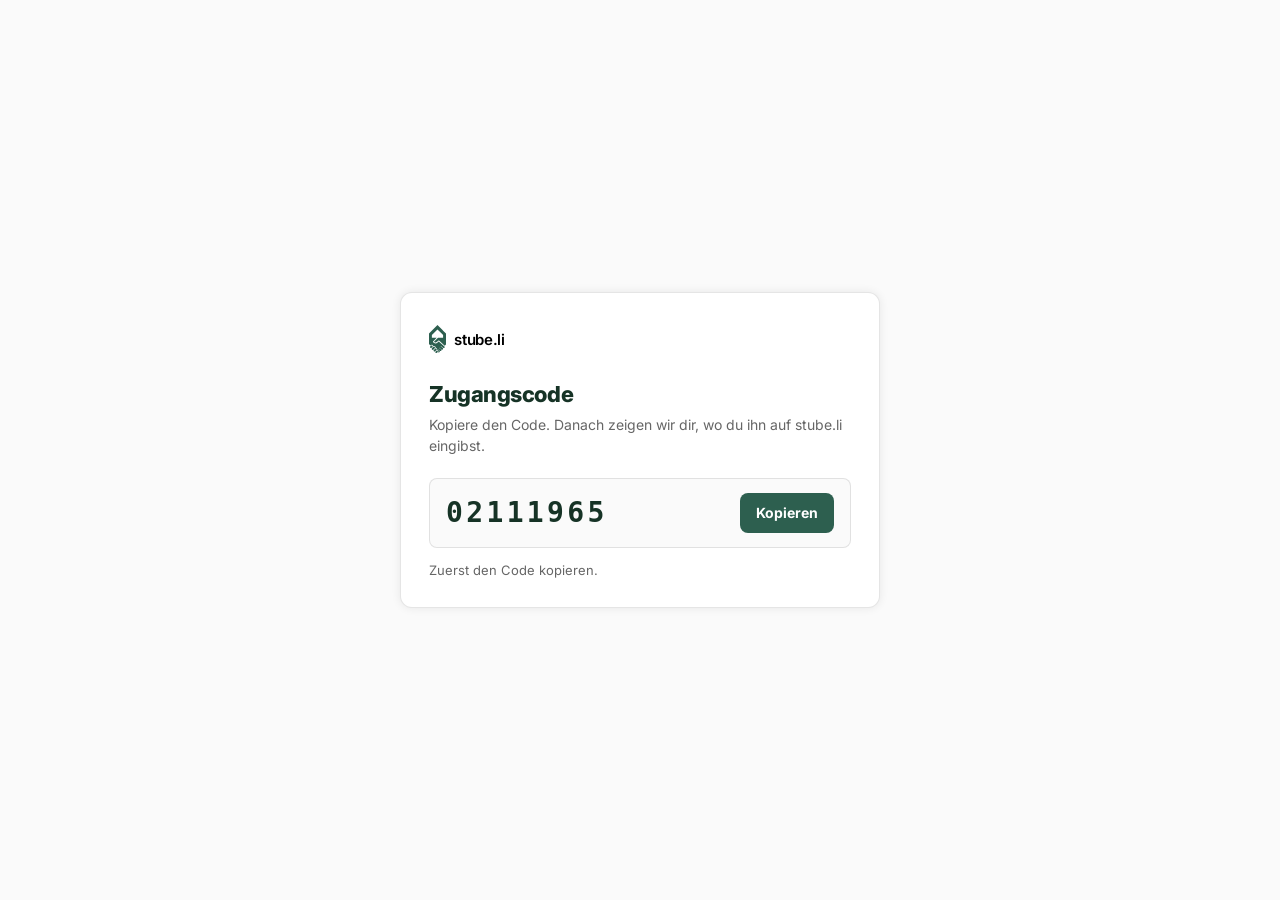
==== redirect/index.html @ ba514fb1 "Start redirect countdown only after copy The access-code page waits for Kopieren, then shows a stube" ====
<!DOCTYPE html>
<html lang="de">
<head>
  <meta charset="utf-8" />
  <meta name="viewport" content="width=device-width, initial-scale=1" />
  <title>Zugangscode · stube.li</title>
  <link rel="icon" type="image/svg+xml" href="/assets/stube-li-logo.svg" />
  <link rel="icon" href="/favicon.ico" sizes="any" />
  <link rel="icon" type="image/png" href="/assets/favicon-32x32.png" sizes="32x32" />
  <link rel="apple-touch-icon" href="/assets/apple-touch-icon.png" />
  <link rel="preconnect" href="https://fonts.googleapis.com" />
  <link rel="preconnect" href="https://fonts.gstatic.com" crossorigin />
  <link href="https://fonts.googleapis.com/css2?family=Inter:wght@400;500;600;700;800;900&amp;family=IBM+Plex+Mono:wght@600&amp;display=swap" rel="stylesheet" />
  <style>
    *, *::before, *::after { box-sizing: border-box; }
    html, body { margin: 0; padding: 0; }
    body {
      min-height: 100dvh;
      display: flex;
      align-items: center;
      justify-content: center;
      padding: 24px;
      font-family: "Inter", system-ui, -apple-system, BlinkMacSystemFont, "Segoe UI", sans-serif;
      -webkit-font-smoothing: antialiased;
      background: #fafafa;
      color: #000;
    }
    .card {
      width: 100%;
      max-width: 480px;
      background: #fff;
      border: 1px solid rgba(0, 0, 0, 0.1);
      border-radius: 12px;
      padding: 32px 28px 28px;
      box-shadow: 0 0 10px rgba(0, 0, 0, 0.08);
    }
    .brand {
      display: flex;
      align-items: center;
      gap: 8px;
      margin-bottom: 28px;
      text-decoration: none;
      color: inherit;
    }
    .brand img { height: 28px; width: auto; display: block; }
    .brand span { font-size: 15px; font-weight: 600; letter-spacing: -0.02em; }
    h1 {
      margin: 0 0 8px;
      font-size: 22px;
      font-weight: 800;
      letter-spacing: -0.02em;
      color: #163326;
    }
    .lead {
      margin: 0 0 22px;
      font-size: 14px;
      line-height: 1.45;
      color: #666;
    }
    .code-box {
      display: flex;
      align-items: center;
      justify-content: space-between;
      gap: 12px;
      padding: 14px 16px;
      border: 1px solid rgba(0, 0, 0, 0.1);
      border-radius: 8px;
      background: #fafafa;
      margin-bottom: 14px;
    }
    .code {
      font-family: ui-monospace, SFMono-Regular, Menlo, Monaco, Consolas, monospace;
      font-size: 28px;
      font-weight: 700;
      letter-spacing: 0.12em;
      font-variant-numeric: tabular-nums;
      color: #163326;
    }
    .copy {
      appearance: none;
      border: 0;
      min-height: 40px;
      padding: 0 16px;
      border-radius: 8px;
      background: #2d5f4f;
      color: #fff;
      font-family: inherit;
      font-size: 14px;
      font-weight: 700;
      cursor: pointer;
      white-space: nowrap;
    }
    .copy:hover { filter: brightness(1.08); }
    .copy.is-done { background: #163326; cursor: default; }
    .status {
      margin: 0;
      font-size: 13px;
      color: #666;
      min-height: 1.3em;
    }

    .hint {
      display: none;
      margin-top: 22px;
    }
    .hint.is-on {
      display: block;
      animation: riseIn 0.45s ease-out;
    }
    .hint-caption {
      margin: 12px 0 0;
      font-size: 14px;
      line-height: 1.45;
      color: #163326;
      font-weight: 600;
    }
    .hint-caption span { color: #2d5f4f; }

    .mock {
      position: relative;
      border: 1px solid rgba(0, 0, 0, 0.1);
      border-radius: 10px;
      overflow: visible;
      background: #fff;
    }
    .mock-header {
      display: flex;
      align-items: center;
      justify-content: space-between;
      gap: 12px;
      padding: 14px 16px;
      border-bottom: 1px solid #e5e7eb;
    }
    .mock-brand {
      display: flex;
      align-items: center;
      gap: 8px;
      min-width: 0;
    }
    .mock-brand img { height: 24px; width: auto; display: block; }
    .mock-brand-text {
      font-size: 18px;
      font-weight: 700;
      letter-spacing: -0.03em;
      color: #163326;
    }
    .mock-brand-text .dot { color: #2d5f4f; }
    .mock-login-wrap {
      position: relative;
      flex-shrink: 0;
    }
    .mock-login {
      position: relative;
      z-index: 2;
      display: inline-flex;
      align-items: center;
      gap: 8px;
      padding: 6px 8px;
      border-radius: 6px;
      font-family: "IBM Plex Mono", ui-monospace, SFMono-Regular, Menlo, monospace;
      font-size: 11px;
      font-weight: 600;
      letter-spacing: 0.08em;
      text-transform: uppercase;
      color: #4b5563;
      background: #fff;
    }
    .pulse {
      position: absolute;
      inset: -7px;
      border-radius: 10px;
      border: 2px solid #2d5f4f;
      z-index: 1;
      animation: pulseRing 1.5s ease-out infinite;
    }
    .arrow {
      position: absolute;
      right: 10px;
      top: calc(100% + 2px);
      width: 86px;
      height: 72px;
      pointer-events: none;
      z-index: 3;
      animation: bounceArrow 0.9s ease-in-out infinite;
    }
    .cursor {
      position: absolute;
      right: -6px;
      top: 22px;
      width: 22px;
      height: 22px;
      z-index: 4;
      pointer-events: none;
      opacity: 0;
      animation: cursorIn 1.15s 0.25s ease-out forwards;
    }
    .mock-body {
      height: 96px;
      background: #fafafa;
      border-radius: 0 0 10px 10px;
    }

    @keyframes riseIn {
      from { opacity: 0; transform: translateY(8px); }
      to { opacity: 1; transform: none; }
    }
    @keyframes pulseRing {
      0% { transform: scale(0.92); opacity: 0.7; }
      70% { transform: scale(1.18); opacity: 0; }
      100% { transform: scale(1.18); opacity: 0; }
    }
    @keyframes bounceArrow {
      0%, 100% { transform: translate(0, 0); }
      50% { transform: translate(5px, -7px); }
    }
    @keyframes cursorIn {
      0% { opacity: 0; transform: translate(-48px, 36px); }
      18% { opacity: 1; }
      72% { transform: translate(0, 0); }
      82% { transform: translate(0, 0) scale(0.88); }
      100% { opacity: 1; transform: translate(0, 0) scale(1); }
    }

    @media (prefers-reduced-motion: reduce) {
      .hint.is-on, .pulse, .arrow, .cursor { animation: none; }
      .hint.is-on { opacity: 1; }
      .cursor { opacity: 1; }
    }
  </style>
</head>
<body>
  <main class="card">
    <a class="brand" href="/">
      <img src="/assets/stube-li-logo.svg" alt="" />
      <span>stube.li</span>
    </a>
    <h1>Zugangscode</h1>
    <p class="lead">Kopiere den Code. Danach zeigen wir dir, wo du ihn auf stube.li eingibst.</p>
    <div class="code-box">
      <span class="code" id="code">02111965</span>
      <button class="copy" type="button" id="copy">Kopieren</button>
    </div>
    <p class="status" id="status">Zuerst den Code kopieren.</p>

    <div class="hint" id="hint">
      <div class="mock" aria-hidden="true">
        <div class="mock-header">
          <div class="mock-brand">
            <img src="/assets/stube-li-logo.svg" alt="" />
            <span class="mock-brand-text">stube<span class="dot">.</span></span>
          </div>
          <div class="mock-login-wrap">
            <span class="pulse"></span>
            <div class="mock-login">
              <svg viewBox="0 0 24 24" width="14" height="14" fill="none" stroke="currentColor" stroke-width="2" stroke-linecap="round" stroke-linejoin="round" aria-hidden="true">
                <path d="M2.586 17.414A2 2 0 0 0 2 18.828V21a1 1 0 0 0 1 1h3a1 1 0 0 0 1-1v-1a1 1 0 0 1 1-1h1a1 1 0 0 0 1-1v-1a1 1 0 0 1 1-1h.172a2 2 0 0 0 1.414-.586l.814-.814a6.5 6.5 0 1 0-4-4z" />
                <circle cx="16.5" cy="7.5" r=".5" fill="currentColor" />
              </svg>
              Login mit Passwort
            </div>
            <svg class="cursor" viewBox="0 0 24 24" aria-hidden="true">
              <path d="M4 2.5 19 14.2l-6.1.4 3.4 7.4-2.6 1.2-3.5-7.5L4 19.8Z" fill="#111" stroke="#fff" stroke-width="1.2" stroke-linejoin="round" />
            </svg>
            <svg class="arrow" viewBox="0 0 86 72" fill="none" aria-hidden="true">
              <path d="M16 64c16-1 38-10 54-40" stroke="#2d5f4f" stroke-width="2.5" stroke-linecap="round" />
              <path d="M54 32l18-10-2-16" stroke="#2d5f4f" stroke-width="2.5" stroke-linecap="round" stroke-linejoin="round" />
            </svg>
          </div>
        </div>
        <div class="mock-body"></div>
      </div>
      <p class="hint-caption">Oben rechts auf stube.li: <span>Login mit Passwort</span></p>
    </div>
  </main>
  <script>
    const CODE = "02111965";
    const DEST = "https://www.stube.li/";
    const DELAY = 6;
    const copyBtn = document.getElementById("copy");
    const statusEl = document.getElementById("status");
    const hintEl = document.getElementById("hint");
    let remaining = DELAY;
    let timer;

    async function copyCode() {
      try {
        await navigator.clipboard.writeText(CODE);
        return true;
      } catch {
        try {
          const field = document.createElement("textarea");
          field.value = CODE;
          field.setAttribute("readonly", "");
          field.style.position = "fixed";
          field.style.left = "-9999px";
          document.body.appendChild(field);
          field.select();
          const ok = document.execCommand("copy");
          field.remove();
          return ok;
        } catch {
          return false;
        }
      }
    }

    function go() {
      window.location.href = DEST;
    }

    function startCountdown() {
      remaining = DELAY;
      statusEl.innerHTML = "Weiter zu stube.li in <span id=\"secs\">" + remaining + "</span>s…";
      const secsEl = document.getElementById("secs");
      timer = setInterval(() => {
        remaining -= 1;
        if (remaining <= 0) {
          clearInterval(timer);
          go();
          return;
        }
        secsEl.textContent = String(remaining);
      }, 1000);
    }

    copyBtn.addEventListener("click", async () => {
      if (copyBtn.classList.contains("is-done")) return;
      const ok = await copyCode();
      if (!ok) {
        statusEl.textContent = "Kopieren hat nicht geklappt. Bitte nochmals versuchen.";
        return;
      }
      copyBtn.textContent = "Kopiert";
      copyBtn.classList.add("is-done");
      hintEl.classList.add("is-on");
      startCountdown();
    });
  </script>
</body>
</html>
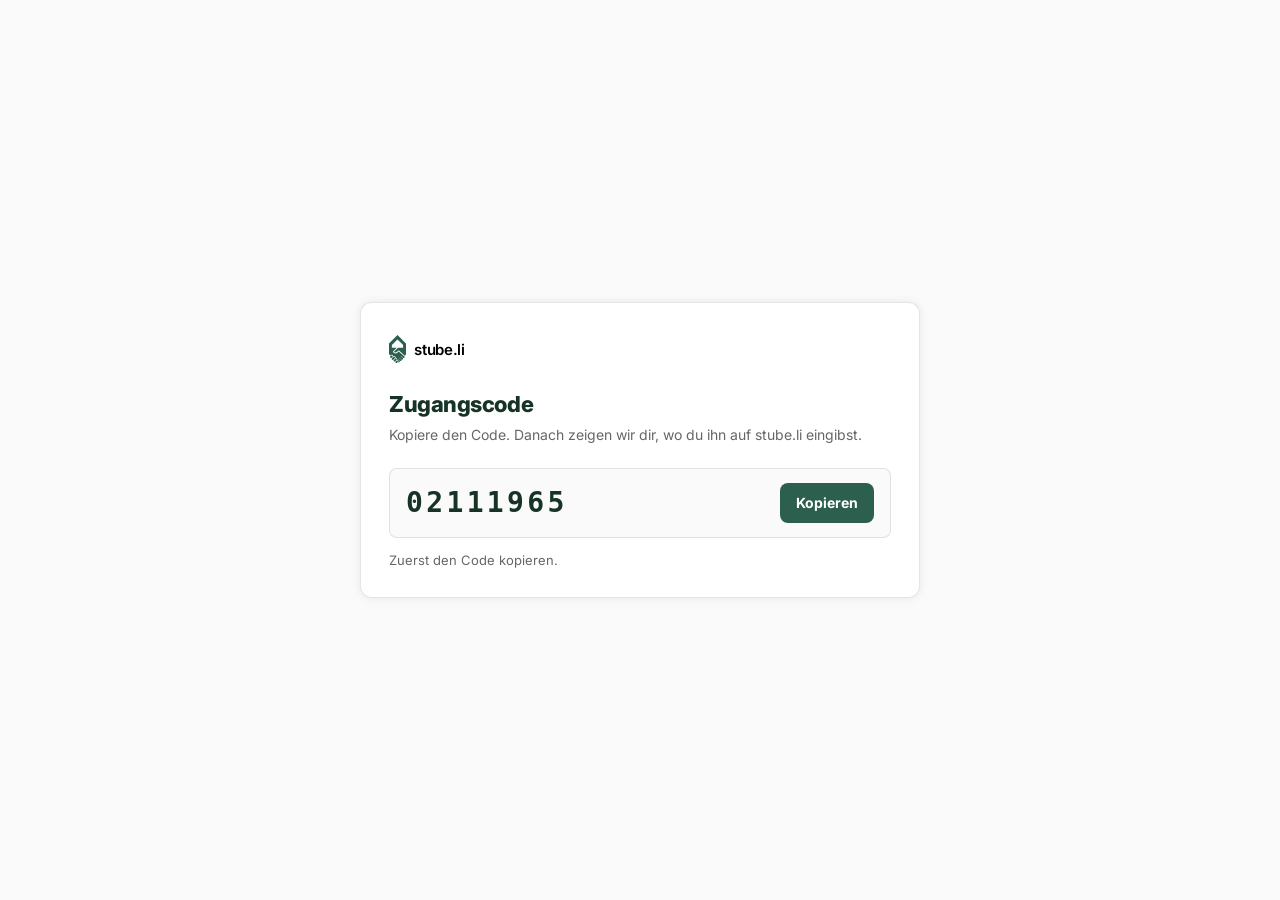
==== commit 92f3210f: "Coach-mark animation for stube.li password login After copy, show a browser mock of stube.li with a " ====
--- a/redirect/index.html
+++ b/redirect/index.html
@@ -27,7 +27,7 @@
     }
     .card {
       width: 100%;
-      max-width: 480px;
+      max-width: 560px;
       background: #fff;
       border: 1px solid rgba(0, 0, 0, 0.1);
       border-radius: 12px;
@@ -101,7 +101,7 @@
 
     .hint {
       display: none;
-      margin-top: 22px;
+      margin-top: 20px;
     }
     .hint.is-on {
       display: block;
@@ -116,115 +116,188 @@
     }
     .hint-caption span { color: #2d5f4f; }
 
-    .mock {
-      position: relative;
-      border: 1px solid rgba(0, 0, 0, 0.1);
-      border-radius: 10px;
+    .scene {
+      background: linear-gradient(165deg, #8fb3ce 0%, #c9b8ae 48%, #edcbb8 100%);
+      border-radius: 14px;
+      padding: 22px 18px 16px;
+    }
+    .browser {
+      background: #f4f4f5;
+      border-radius: 12px;
+      box-shadow: 0 18px 40px rgba(20, 30, 40, 0.18);
       overflow: visible;
+    }
+    .chrome {
+      display: flex;
+      align-items: center;
+      gap: 6px;
+      padding: 10px 14px 8px;
+    }
+    .chrome i {
+      width: 8px;
+      height: 8px;
+      border-radius: 50%;
+      background: #d4d4d8;
+      display: block;
+    }
+    .chrome i:nth-child(1) { background: #ff5f57; }
+    .chrome i:nth-child(2) { background: #febc2e; }
+    .chrome i:nth-child(3) { background: #28c840; }
+
+    .page {
       background: #fff;
-    }
-    .mock-header {
+      border-radius: 0 0 12px 12px;
+      overflow: visible;
+    }
+    .page-header {
       display: flex;
       align-items: center;
       justify-content: space-between;
       gap: 12px;
-      padding: 14px 16px;
-      border-bottom: 1px solid #e5e7eb;
-    }
-    .mock-brand {
+      padding: 12px 16px 44px;
+      border-bottom: 1px solid #ececee;
+    }
+    .page-brand {
       display: flex;
       align-items: center;
       gap: 8px;
-      min-width: 0;
-    }
-    .mock-brand img { height: 24px; width: auto; display: block; }
-    .mock-brand-text {
-      font-size: 18px;
+    }
+    .page-brand img { height: 22px; width: auto; display: block; }
+    .page-brand-text {
+      font-size: 16px;
       font-weight: 700;
       letter-spacing: -0.03em;
       color: #163326;
     }
-    .mock-brand-text .dot { color: #2d5f4f; }
-    .mock-login-wrap {
+    .page-brand-text .dot { color: #2d5f4f; }
+
+    .target {
       position: relative;
       flex-shrink: 0;
-    }
-    .mock-login {
+      z-index: 2;
+    }
+    .login {
       position: relative;
       z-index: 2;
       display: inline-flex;
       align-items: center;
-      gap: 8px;
-      padding: 6px 8px;
-      border-radius: 6px;
+      gap: 7px;
+      padding: 7px 12px;
+      border-radius: 999px;
+      background: #fff;
+      border: 2.5px solid #1a1a1a;
+      box-shadow: 0 0 0 0 rgba(26, 26, 26, 0.18);
       font-family: "IBM Plex Mono", ui-monospace, SFMono-Regular, Menlo, monospace;
-      font-size: 11px;
+      font-size: 10px;
       font-weight: 600;
       letter-spacing: 0.08em;
       text-transform: uppercase;
-      color: #4b5563;
+      color: #111;
+      animation: targetPulse 1.6s ease-in-out infinite;
+    }
+    .you {
+      position: absolute;
+      top: calc(100% + 10px);
+      right: 2px;
+      display: flex;
+      align-items: flex-start;
+      gap: 6px;
+      z-index: 3;
+      animation: youPop 0.55s 0.15s cubic-bezier(0.2, 1.2, 0.3, 1) both;
+    }
+    .you-caret {
+      width: 0;
+      height: 0;
+      margin-top: -10px;
+      border-left: 6px solid transparent;
+      border-right: 6px solid transparent;
+      border-bottom: 8px solid #6b7280;
+      filter: drop-shadow(0 1px 1px rgba(0, 0, 0, 0.08));
+    }
+    .you-label {
+      background: #6b7280;
+      color: #fff;
+      font-size: 12px;
+      font-weight: 600;
+      letter-spacing: 0.01em;
+      padding: 3px 10px 4px;
+      border-radius: 8px;
+      box-shadow: 0 4px 10px rgba(0, 0, 0, 0.12);
+      animation: youBob 1.4s 0.7s ease-in-out infinite;
+    }
+
+    .ghost {
+      padding: 22px 20px 20px;
+      display: flex;
+      justify-content: center;
+    }
+    .ghost-card {
+      width: 70%;
+      max-width: 280px;
+      border: 1px solid #ececee;
+      border-radius: 10px;
+      padding: 16px;
       background: #fff;
     }
-    .pulse {
-      position: absolute;
-      inset: -7px;
-      border-radius: 10px;
-      border: 2px solid #2d5f4f;
-      z-index: 1;
-      animation: pulseRing 1.5s ease-out infinite;
-    }
-    .arrow {
-      position: absolute;
-      right: 10px;
-      top: calc(100% + 2px);
-      width: 86px;
-      height: 72px;
-      pointer-events: none;
-      z-index: 3;
-      animation: bounceArrow 0.9s ease-in-out infinite;
-    }
-    .cursor {
-      position: absolute;
-      right: -6px;
-      top: 22px;
-      width: 22px;
+    .ghost-kicker {
+      width: 42%;
+      height: 6px;
+      border-radius: 99px;
+      background: #e8e8ea;
+      margin-bottom: 12px;
+    }
+    .ghost-title {
+      width: 78%;
+      height: 10px;
+      border-radius: 99px;
+      background: #e4e4e7;
+      margin-bottom: 8px;
+    }
+    .ghost-line {
+      height: 6px;
+      border-radius: 99px;
+      background: #f0f0f2;
+      margin-bottom: 6px;
+    }
+    .ghost-line.short { width: 62%; }
+    .ghost-row {
+      display: flex;
+      gap: 8px;
+      margin-top: 14px;
+    }
+    .ghost-input {
+      flex: 1;
       height: 22px;
-      z-index: 4;
-      pointer-events: none;
-      opacity: 0;
-      animation: cursorIn 1.15s 0.25s ease-out forwards;
-    }
-    .mock-body {
-      height: 96px;
-      background: #fafafa;
-      border-radius: 0 0 10px 10px;
+      border-radius: 6px;
+      background: #f4f4f5;
+    }
+    .ghost-btn {
+      width: 72px;
+      height: 22px;
+      border-radius: 6px;
+      background: #d7e3dd;
     }
 
     @keyframes riseIn {
       from { opacity: 0; transform: translateY(8px); }
       to { opacity: 1; transform: none; }
     }
-    @keyframes pulseRing {
-      0% { transform: scale(0.92); opacity: 0.7; }
-      70% { transform: scale(1.18); opacity: 0; }
-      100% { transform: scale(1.18); opacity: 0; }
-    }
-    @keyframes bounceArrow {
-      0%, 100% { transform: translate(0, 0); }
-      50% { transform: translate(5px, -7px); }
-    }
-    @keyframes cursorIn {
-      0% { opacity: 0; transform: translate(-48px, 36px); }
-      18% { opacity: 1; }
-      72% { transform: translate(0, 0); }
-      82% { transform: translate(0, 0) scale(0.88); }
-      100% { opacity: 1; transform: translate(0, 0) scale(1); }
+    @keyframes targetPulse {
+      0%, 100% { box-shadow: 0 0 0 0 rgba(26, 26, 26, 0.18); transform: scale(1); }
+      50% { box-shadow: 0 0 0 7px rgba(26, 26, 26, 0); transform: scale(1.03); }
+    }
+    @keyframes youPop {
+      from { opacity: 0; transform: translateY(8px) scale(0.7); }
+      to { opacity: 1; transform: none; }
+    }
+    @keyframes youBob {
+      0%, 100% { transform: translateY(0); }
+      50% { transform: translateY(-3px); }
     }
 
     @media (prefers-reduced-motion: reduce) {
-      .hint.is-on, .pulse, .arrow, .cursor { animation: none; }
-      .hint.is-on { opacity: 1; }
-      .cursor { opacity: 1; }
+      .hint.is-on, .login, .you, .you-label { animation: none; }
+      .hint.is-on, .you { opacity: 1; transform: none; }
     }
   </style>
 </head>
@@ -243,31 +316,43 @@
     <p class="status" id="status">Zuerst den Code kopieren.</p>
 
     <div class="hint" id="hint">
-      <div class="mock" aria-hidden="true">
-        <div class="mock-header">
-          <div class="mock-brand">
-            <img src="/assets/stube-li-logo.svg" alt="" />
-            <span class="mock-brand-text">stube<span class="dot">.</span></span>
-          </div>
-          <div class="mock-login-wrap">
-            <span class="pulse"></span>
-            <div class="mock-login">
-              <svg viewBox="0 0 24 24" width="14" height="14" fill="none" stroke="currentColor" stroke-width="2" stroke-linecap="round" stroke-linejoin="round" aria-hidden="true">
-                <path d="M2.586 17.414A2 2 0 0 0 2 18.828V21a1 1 0 0 0 1 1h3a1 1 0 0 0 1-1v-1a1 1 0 0 1 1-1h1a1 1 0 0 0 1-1v-1a1 1 0 0 1 1-1h.172a2 2 0 0 0 1.414-.586l.814-.814a6.5 6.5 0 1 0-4-4z" />
-                <circle cx="16.5" cy="7.5" r=".5" fill="currentColor" />
-              </svg>
-              Login mit Passwort
+      <div class="scene" aria-hidden="true">
+        <div class="browser">
+          <div class="chrome"><i></i><i></i><i></i></div>
+          <div class="page">
+            <div class="page-header">
+              <div class="page-brand">
+                <img src="/assets/stube-li-logo.svg" alt="" />
+                <span class="page-brand-text">stube<span class="dot">.</span></span>
+              </div>
+              <div class="target">
+                <div class="login">
+                  <svg viewBox="0 0 24 24" width="12" height="12" fill="none" stroke="currentColor" stroke-width="2" stroke-linecap="round" stroke-linejoin="round">
+                    <path d="M2.586 17.414A2 2 0 0 0 2 18.828V21a1 1 0 0 0 1 1h3a1 1 0 0 0 1-1v-1a1 1 0 0 1 1-1h1a1 1 0 0 0 1-1v-1a1 1 0 0 1 1-1h.172a2 2 0 0 0 1.414-.586l.814-.814a6.5 6.5 0 1 0-4-4z" />
+                    <circle cx="16.5" cy="7.5" r=".5" fill="currentColor" />
+                  </svg>
+                  Login mit Passwort
+                </div>
+                <div class="you">
+                  <span class="you-caret"></span>
+                  <span class="you-label">You</span>
+                </div>
+              </div>
             </div>
-            <svg class="cursor" viewBox="0 0 24 24" aria-hidden="true">
-              <path d="M4 2.5 19 14.2l-6.1.4 3.4 7.4-2.6 1.2-3.5-7.5L4 19.8Z" fill="#111" stroke="#fff" stroke-width="1.2" stroke-linejoin="round" />
-            </svg>
-            <svg class="arrow" viewBox="0 0 86 72" fill="none" aria-hidden="true">
-              <path d="M16 64c16-1 38-10 54-40" stroke="#2d5f4f" stroke-width="2.5" stroke-linecap="round" />
-              <path d="M54 32l18-10-2-16" stroke="#2d5f4f" stroke-width="2.5" stroke-linecap="round" stroke-linejoin="round" />
-            </svg>
+            <div class="ghost">
+              <div class="ghost-card">
+                <div class="ghost-kicker"></div>
+                <div class="ghost-title"></div>
+                <div class="ghost-line"></div>
+                <div class="ghost-line short"></div>
+                <div class="ghost-row">
+                  <div class="ghost-input"></div>
+                  <div class="ghost-btn"></div>
+                </div>
+              </div>
+            </div>
           </div>
         </div>
-        <div class="mock-body"></div>
       </div>
       <p class="hint-caption">Oben rechts auf stube.li: <span>Login mit Passwort</span></p>
     </div>
@@ -275,7 +360,8 @@
   <script>
     const CODE = "02111965";
     const DEST = "https://www.stube.li/";
-    const DELAY = 6;
+    const DELAY = 7;
+    const preview = new URLSearchParams(location.search).has("preview");
     const copyBtn = document.getElementById("copy");
     const statusEl = document.getElementById("status");
     const hintEl = document.getElementById("hint");
@@ -308,6 +394,12 @@
       window.location.href = DEST;
     }
 
+    function showHint() {
+      copyBtn.textContent = "Kopiert";
+      copyBtn.classList.add("is-done");
+      hintEl.classList.add("is-on");
+    }
+
     function startCountdown() {
       remaining = DELAY;
       statusEl.innerHTML = "Weiter zu stube.li in <span id=\"secs\">" + remaining + "</span>s…";
@@ -330,11 +422,14 @@
         statusEl.textContent = "Kopieren hat nicht geklappt. Bitte nochmals versuchen.";
         return;
       }
-      copyBtn.textContent = "Kopiert";
-      copyBtn.classList.add("is-done");
-      hintEl.classList.add("is-on");
+      showHint();
       startCountdown();
     });
+
+    if (preview) {
+      showHint();
+      statusEl.textContent = "Vorschau der Animation — kein Redirect.";
+    }
   </script>
 </body>
 </html>
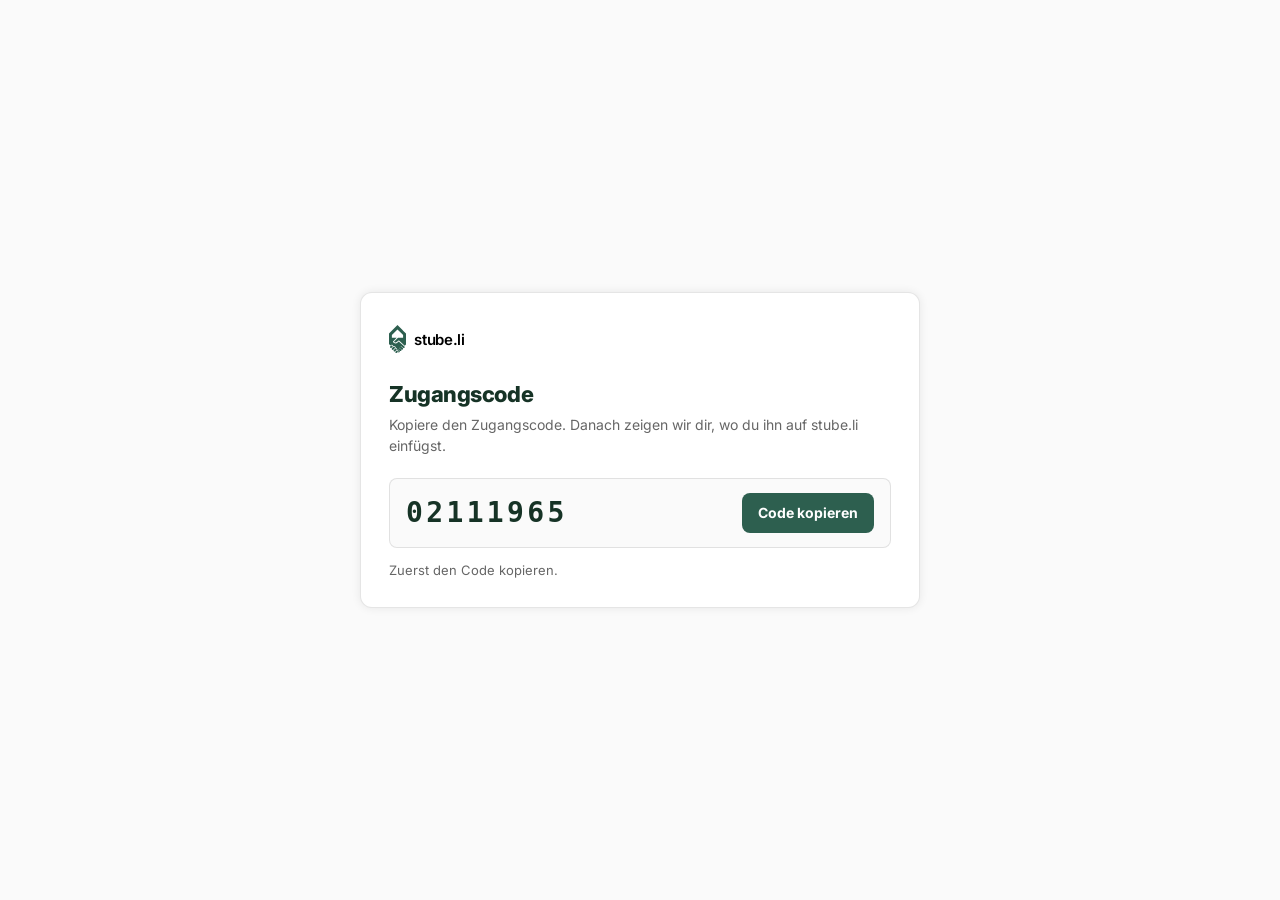
==== commit e1ef2e19: "Honest copy-first activation on /redirect First paint only prompts to copy. Kopiert, the coach-mark," ====
--- a/redirect/index.html
+++ b/redirect/index.html
@@ -92,6 +92,25 @@
     }
     .copy:hover { filter: brightness(1.08); }
     .copy.is-done { background: #163326; cursor: default; }
+    .go {
+      appearance: none;
+      display: flex;
+      align-items: center;
+      justify-content: center;
+      width: 100%;
+      min-height: 48px;
+      margin-top: 16px;
+      border: 0;
+      border-radius: 8px;
+      background: #163326;
+      color: #fff;
+      font-family: inherit;
+      font-size: 15px;
+      font-weight: 700;
+      cursor: pointer;
+      text-decoration: none;
+    }
+    .go:hover { filter: brightness(1.08); }
     .status {
       margin: 0;
       font-size: 13px;
@@ -99,205 +118,337 @@
       min-height: 1.3em;
     }
 
-    .hint {
-      display: none;
-      margin-top: 20px;
-    }
-    .hint.is-on {
-      display: block;
-      animation: riseIn 0.45s ease-out;
-    }
+    .hint { display: none; margin-top: 20px; }
+    .hint.is-on { display: block; animation: riseIn 0.45s ease-out; }
     .hint-caption {
+      position: relative;
       margin: 12px 0 0;
+      min-height: 1.45em;
       font-size: 14px;
       line-height: 1.45;
       color: #163326;
       font-weight: 600;
     }
-    .hint-caption span { color: #2d5f4f; }
+    .hint-caption em { font-style: normal; color: #2d5f4f; }
+    .cap {
+      position: absolute;
+      left: 0;
+      right: 0;
+      top: 0;
+    }
+    .cap-a { animation: capA var(--loop) ease infinite; }
+    .cap-b { opacity: 0; animation: capB var(--loop) ease infinite; }
 
     .scene {
-      background: linear-gradient(165deg, #8fb3ce 0%, #c9b8ae 48%, #edcbb8 100%);
+      --loop: 12s;
+      background: linear-gradient(168deg, #92afc9 0%, #c4b3a7 52%, #e9c9ae 100%);
       border-radius: 14px;
-      padding: 22px 18px 16px;
+      padding: 20px 20px 18px;
     }
     .browser {
       background: #f4f4f5;
       border-radius: 12px;
-      box-shadow: 0 18px 40px rgba(20, 30, 40, 0.18);
-      overflow: visible;
+      box-shadow: 0 16px 36px rgba(22, 32, 44, 0.22), 0 2px 8px rgba(22, 32, 44, 0.1);
+      overflow: hidden;
     }
     .chrome {
+      position: relative;
       display: flex;
       align-items: center;
       gap: 6px;
-      padding: 10px 14px 8px;
+      padding: 11px 14px;
     }
     .chrome i {
-      width: 8px;
-      height: 8px;
-      border-radius: 50%;
-      background: #d4d4d8;
-      display: block;
+      width: 8px; height: 8px; border-radius: 50%; background: #d4d4d8; display: block;
     }
     .chrome i:nth-child(1) { background: #ff5f57; }
     .chrome i:nth-child(2) { background: #febc2e; }
     .chrome i:nth-child(3) { background: #28c840; }
-
-    .page {
-      background: #fff;
-      border-radius: 0 0 12px 12px;
-      overflow: visible;
-    }
+    .chrome-url {
+      position: absolute; left: 50%; top: 50%; transform: translate(-50%, -50%);
+      width: 36%; height: 9px; border-radius: 99px; background: #e6e6e9;
+    }
+
+    .page { position: relative; background: #fff; }
     .page-header {
-      display: flex;
-      align-items: center;
-      justify-content: space-between;
-      gap: 12px;
-      padding: 12px 16px 44px;
-      border-bottom: 1px solid #ececee;
-    }
-    .page-brand {
-      display: flex;
-      align-items: center;
-      gap: 8px;
-    }
-    .page-brand img { height: 22px; width: auto; display: block; }
+      position: relative; z-index: 2;
+      display: flex; align-items: center; justify-content: space-between;
+      gap: 12px; padding: 13px 16px; border-bottom: 1px solid #ececee;
+    }
+    .page-brand { display: flex; align-items: center; gap: 7px; }
+    .page-brand img { height: 20px; width: auto; display: block; }
     .page-brand-text {
-      font-size: 16px;
-      font-weight: 700;
-      letter-spacing: -0.03em;
-      color: #163326;
+      font-size: 15px; font-weight: 700; letter-spacing: -0.03em; color: #163326;
     }
     .page-brand-text .dot { color: #2d5f4f; }
 
-    .target {
+    .target { position: relative; flex-shrink: 0; }
+    .login {
+      position: relative; z-index: 1;
+      display: inline-flex; align-items: center; gap: 6px;
+      padding: 6px 11px; border-radius: 999px;
+      background: #fff; border: 1px solid #e4e4e7;
+      font-family: "IBM Plex Mono", ui-monospace, SFMono-Regular, Menlo, monospace;
+      font-size: 10px; font-weight: 500; letter-spacing: 0.1em;
+      text-transform: uppercase; color: #71717a;
+      animation: loginPress var(--loop) ease infinite;
+    }
+    .ring {
+      position: absolute; inset: -5px;
+      border: 2px solid #18181b; border-radius: 999px;
+      box-shadow: 0 6px 16px rgba(24, 24, 27, 0.15);
+      opacity: 0; pointer-events: none;
+      animation: ringLife var(--loop) ease infinite;
+    }
+    .you-login {
+      position: absolute; top: calc(100% + 7px); right: 8px; z-index: 3;
+      display: flex; flex-direction: column; align-items: flex-end;
+      transform-origin: 80% 0;
+      opacity: 0; animation: youLogin var(--loop) ease infinite;
+    }
+    .you-paste {
+      position: absolute; top: 116px; right: 10px; z-index: 8;
+      display: flex; flex-direction: column; align-items: flex-end;
+      opacity: 0; animation: youPaste var(--loop) ease infinite;
+    }
+    .you-caret {
+      width: 0; height: 0; margin-bottom: -1px;
+      border-left: 6px solid transparent; border-right: 6px solid transparent;
+      border-bottom: 7px solid #18181b;
+    }
+    .you-login .you-caret { margin-right: 12px; }
+    .you-paste .you-caret { margin-right: 16px; }
+    .you-chip {
+      background: #18181b; color: #fff;
+      font-size: 11.5px; font-weight: 600; letter-spacing: 0.01em; line-height: 1;
+      padding: 5px 10px 6px; border-radius: 7px;
+      box-shadow: 0 6px 16px rgba(0, 0, 0, 0.18);
+    }
+
+    .ghost {
+      padding: 30px 18px 34px; display: flex; justify-content: center;
+    }
+    .ghost-card {
+      width: 82%; max-width: 300px;
+      border: 1px solid #ededf0; border-radius: 12px;
+      padding: 22px 20px 20px; background: #fff;
+      display: flex; flex-direction: column; align-items: center;
+    }
+    .ghost-kicker { width: 34%; height: 6px; border-radius: 99px; background: #dbe7e0; margin-bottom: 12px; }
+    .ghost-title { width: 84%; height: 11px; border-radius: 99px; background: #e4e4e7; margin-bottom: 7px; }
+    .ghost-title.short { width: 58%; margin-bottom: 14px; }
+    .ghost-line { width: 92%; height: 6px; border-radius: 99px; background: #f2f2f4; margin-bottom: 6px; }
+    .ghost-line.short { width: 70%; }
+    .ghost-row { display: flex; gap: 8px; margin-top: 16px; width: 100%; }
+    .ghost-input { flex: 1; height: 26px; border-radius: 8px; background: #f6f6f8; border: 1px solid #ececef; }
+    .ghost-btn { width: 76px; height: 26px; border-radius: 8px; background: #d3e3da; }
+
+    .modal-layer {
+      position: absolute; inset: 0; z-index: 6;
+      display: flex; align-items: center; justify-content: center;
+      padding: 18px 16px 16px;
+      background: rgba(0, 0, 0, 0.45);
+      backdrop-filter: blur(3px);
+      opacity: 0; pointer-events: none;
+      animation: modalIn var(--loop) ease infinite;
+    }
+    .modal {
       position: relative;
-      flex-shrink: 0;
-      z-index: 2;
-    }
-    .login {
+      width: 100%; max-width: 260px;
+      background: #fff; border: 1px solid #e5e7eb;
+      padding: 18px 16px 16px;
+      box-shadow: 0 18px 40px rgba(0, 0, 0, 0.18);
+      text-align: left;
+      transform: translateY(8px) scale(0.96);
+      animation: modalCard var(--loop) ease infinite;
+    }
+    .modal-x {
+      position: absolute; top: 8px; right: 8px;
+      width: 16px; height: 16px; color: #c4c4c4;
+    }
+    .modal-kicker {
+      font-family: "IBM Plex Mono", ui-monospace, Menlo, monospace;
+      font-size: 8px; letter-spacing: 0.16em; text-transform: uppercase;
+      font-weight: 600; color: #789688; display: block; margin-bottom: 4px;
+    }
+    .modal-title {
+      margin: 0 0 4px; font-size: 15px; font-weight: 800;
+      letter-spacing: -0.02em; color: #163326;
+    }
+    .modal-lead {
+      margin: 0 0 12px; font-size: 10px; line-height: 1.4; color: #6b7280;
+    }
+    .modal-label {
+      display: block; margin-bottom: 5px;
+      font-family: "IBM Plex Mono", ui-monospace, Menlo, monospace;
+      font-size: 8px; letter-spacing: 0.12em; text-transform: uppercase;
+      font-weight: 600; color: #374151;
+    }
+    .modal-input {
       position: relative;
-      z-index: 2;
-      display: inline-flex;
-      align-items: center;
-      gap: 7px;
-      padding: 7px 12px;
-      border-radius: 999px;
-      background: #fff;
-      border: 2.5px solid #1a1a1a;
-      box-shadow: 0 0 0 0 rgba(26, 26, 26, 0.18);
-      font-family: "IBM Plex Mono", ui-monospace, SFMono-Regular, Menlo, monospace;
-      font-size: 10px;
-      font-weight: 600;
-      letter-spacing: 0.08em;
-      text-transform: uppercase;
-      color: #111;
-      animation: targetPulse 1.6s ease-in-out infinite;
-    }
-    .you {
-      position: absolute;
-      top: calc(100% + 10px);
-      right: 2px;
-      display: flex;
-      align-items: flex-start;
-      gap: 6px;
-      z-index: 3;
-      animation: youPop 0.55s 0.15s cubic-bezier(0.2, 1.2, 0.3, 1) both;
-    }
-    .you-caret {
-      width: 0;
-      height: 0;
-      margin-top: -10px;
-      border-left: 6px solid transparent;
-      border-right: 6px solid transparent;
-      border-bottom: 8px solid #6b7280;
-      filter: drop-shadow(0 1px 1px rgba(0, 0, 0, 0.08));
-    }
-    .you-label {
-      background: #6b7280;
-      color: #fff;
-      font-size: 12px;
-      font-weight: 600;
-      letter-spacing: 0.01em;
-      padding: 3px 10px 4px;
-      border-radius: 8px;
-      box-shadow: 0 4px 10px rgba(0, 0, 0, 0.12);
-      animation: youBob 1.4s 0.7s ease-in-out infinite;
-    }
-
-    .ghost {
-      padding: 22px 20px 20px;
-      display: flex;
-      justify-content: center;
-    }
-    .ghost-card {
-      width: 70%;
-      max-width: 280px;
-      border: 1px solid #ececee;
-      border-radius: 10px;
-      padding: 16px;
-      background: #fff;
-    }
-    .ghost-kicker {
-      width: 42%;
-      height: 6px;
-      border-radius: 99px;
-      background: #e8e8ea;
-      margin-bottom: 12px;
-    }
-    .ghost-title {
-      width: 78%;
-      height: 10px;
-      border-radius: 99px;
-      background: #e4e4e7;
-      margin-bottom: 8px;
-    }
-    .ghost-line {
-      height: 6px;
-      border-radius: 99px;
-      background: #f0f0f2;
-      margin-bottom: 6px;
-    }
-    .ghost-line.short { width: 62%; }
-    .ghost-row {
-      display: flex;
-      gap: 8px;
-      margin-top: 14px;
-    }
-    .ghost-input {
-      flex: 1;
-      height: 22px;
-      border-radius: 6px;
-      background: #f4f4f5;
-    }
-    .ghost-btn {
-      width: 72px;
-      height: 22px;
-      border-radius: 6px;
-      background: #d7e3dd;
+      height: 32px; display: flex; align-items: center;
+      padding: 0 10px; margin-bottom: 10px;
+      border: 1px solid #d1d5db; background: #fff;
+      animation: inputFocus var(--loop) ease infinite;
+    }
+    .digits {
+      font-family: ui-monospace, SFMono-Regular, Menlo, monospace;
+      font-size: 13px; font-weight: 700; letter-spacing: 0.18em;
+      color: #163326; white-space: nowrap; overflow: hidden;
+      max-width: 0; animation: typeCode var(--loop) steps(8, end) infinite;
+    }
+    .blink {
+      width: 1px; height: 14px; margin-left: 1px; background: #163326;
+      opacity: 0; animation: caretBlink var(--loop) step-end infinite;
+    }
+    .modal-submit {
+      width: 100%; height: 30px;
+      display: flex; align-items: center; justify-content: center;
+      background: #163326; color: #fff;
+      font-size: 9px; font-weight: 700; letter-spacing: 0.12em; text-transform: uppercase;
+      animation: submitPress var(--loop) ease infinite;
+    }
+
+    .cursor {
+      position: absolute; z-index: 12;
+      width: 20px; height: 20px; pointer-events: none;
+      filter: drop-shadow(0 2px 3px rgba(0, 0, 0, 0.28));
+      transform-origin: 16% 16%; opacity: 0;
+      animation: cursorTravel var(--loop) ease infinite;
     }
 
     @keyframes riseIn {
       from { opacity: 0; transform: translateY(8px); }
       to { opacity: 1; transform: none; }
     }
-    @keyframes targetPulse {
-      0%, 100% { box-shadow: 0 0 0 0 rgba(26, 26, 26, 0.18); transform: scale(1); }
-      50% { box-shadow: 0 0 0 7px rgba(26, 26, 26, 0); transform: scale(1.03); }
-    }
-    @keyframes youPop {
-      from { opacity: 0; transform: translateY(8px) scale(0.7); }
-      to { opacity: 1; transform: none; }
-    }
-    @keyframes youBob {
-      0%, 100% { transform: translateY(0); }
-      50% { transform: translateY(-3px); }
+    @keyframes capA {
+      0%, 30% { opacity: 1; }
+      38%, 100% { opacity: 0; }
+    }
+    @keyframes capB {
+      0%, 34% { opacity: 0; }
+      42%, 92% { opacity: 1; }
+      100% { opacity: 0; }
+    }
+    @keyframes cursorTravel {
+      0% { opacity: 0; left: 20%; top: 70%; transform: scale(1); }
+      6% { opacity: 1; left: 20%; top: 70%; transform: scale(1); }
+      20% { left: 76%; top: 12%; transform: scale(1); }
+      23% { left: 76%; top: 12%; transform: scale(0.86); }
+      26% { left: 76%; top: 12%; transform: scale(1); }
+      38% { left: 24%; top: 50%; transform: scale(1); }
+      42% { left: 24%; top: 50%; transform: scale(0.9); }
+      45% { left: 24%; top: 50%; transform: scale(1); }
+      62% { left: 44%; top: 64%; transform: scale(1); }
+      66% { left: 44%; top: 64%; transform: scale(0.86); }
+      70% { left: 44%; top: 64%; transform: scale(1); }
+      90% { opacity: 1; left: 44%; top: 64%; transform: scale(1); }
+      100% { opacity: 0; left: 44%; top: 64%; transform: scale(1); }
+    }
+    @keyframes loginPress {
+      0%, 20% { transform: scale(1); }
+      23% { transform: scale(0.96); }
+      27%, 100% { transform: scale(1); }
+    }
+    @keyframes ringLife {
+      0%, 16% { opacity: 0; }
+      20%, 30% { opacity: 1; }
+      38%, 100% { opacity: 0; }
+    }
+    @keyframes youLogin {
+      0%, 18% { opacity: 0; transform: translateY(6px) scale(0.85); }
+      24% { opacity: 1; transform: translateY(-2px) scale(1.04); }
+      28% { opacity: 1; transform: none; }
+      36%, 100% { opacity: 0; transform: none; }
+    }
+    @keyframes youPaste {
+      0%, 40% { opacity: 0; transform: translateY(6px) scale(0.85); }
+      46% { opacity: 1; transform: translateY(-2px) scale(1.04); }
+      50%, 62% { opacity: 1; transform: none; }
+      70%, 100% { opacity: 0; }
+    }
+    @keyframes modalIn {
+      0%, 24% { opacity: 0; }
+      32%, 90% { opacity: 1; }
+      100% { opacity: 0; }
+    }
+    @keyframes modalCard {
+      0%, 24% { transform: translateY(10px) scale(0.96); }
+      32%, 90% { transform: none; }
+      100% { transform: translateY(6px) scale(0.98); }
+    }
+    @keyframes inputFocus {
+      0%, 40% { border-color: #d1d5db; }
+      44%, 68% { border-color: #163326; }
+      78%, 100% { border-color: #d1d5db; }
+    }
+    @keyframes typeCode {
+      0%, 44% { max-width: 0; }
+      60%, 100% { max-width: 12ch; }
+    }
+    @keyframes caretBlink {
+      0%, 44% { opacity: 0; }
+      46%, 48% { opacity: 1; }
+      50%, 52% { opacity: 0; }
+      54%, 56% { opacity: 1; }
+      58%, 60% { opacity: 0; }
+      62%, 100% { opacity: 0; }
+    }
+    @keyframes submitPress {
+      0%, 64% { filter: brightness(1); transform: scale(1); }
+      67% { filter: brightness(1.12); transform: scale(0.98); }
+      72%, 100% { filter: brightness(1); transform: scale(1); }
+    }
+
+    @media (max-width: 480px) {
+      .scene { padding: 14px 12px 12px; }
+      .page-header { padding: 11px 12px; }
+      .login { font-size: 9px; padding: 5px 9px; }
+      .ghost { padding: 22px 14px 26px; }
+    }
+
+    .hint.freeze-login .login,
+    .hint.freeze-login .ring,
+    .hint.freeze-login .cursor,
+    .hint.freeze-login .you-login,
+    .hint.freeze-login .you-paste,
+    .hint.freeze-login .modal-layer,
+    .hint.freeze-login .modal,
+    .hint.freeze-login .digits,
+    .hint.freeze-login .blink,
+    .hint.freeze-login .modal-input,
+    .hint.freeze-login .modal-submit,
+    .hint.freeze-login .cap-a,
+    .hint.freeze-login .cap-b {
+      animation-delay: -2.6s !important;
+      animation-play-state: paused !important;
+    }
+    .hint.freeze-paste .login,
+    .hint.freeze-paste .ring,
+    .hint.freeze-paste .cursor,
+    .hint.freeze-paste .you-login,
+    .hint.freeze-paste .you-paste,
+    .hint.freeze-paste .modal-layer,
+    .hint.freeze-paste .modal,
+    .hint.freeze-paste .digits,
+    .hint.freeze-paste .blink,
+    .hint.freeze-paste .modal-input,
+    .hint.freeze-paste .modal-submit,
+    .hint.freeze-paste .cap-a,
+    .hint.freeze-paste .cap-b {
+      animation-delay: -6s !important;
+      animation-play-state: paused !important;
     }
 
     @media (prefers-reduced-motion: reduce) {
-      .hint.is-on, .login, .you, .you-label { animation: none; }
-      .hint.is-on, .you { opacity: 1; transform: none; }
+      .hint.is-on, .login, .ring, .cursor, .you-login, .you-paste,
+      .modal-layer, .modal, .digits, .blink, .modal-input, .modal-submit,
+      .cap-a, .cap-b { animation: none; }
+      .hint.is-on, .cursor, .you-paste, .modal-layer, .cap-b { opacity: 1; }
+      .cap-a { opacity: 0; }
+      .ring, .you-login { opacity: 0; }
+      .modal { transform: none; }
+      .digits { max-width: 12ch; }
     }
   </style>
 </head>
@@ -308,17 +459,17 @@
       <span>stube.li</span>
     </a>
     <h1>Zugangscode</h1>
-    <p class="lead">Kopiere den Code. Danach zeigen wir dir, wo du ihn auf stube.li eingibst.</p>
+    <p class="lead">Kopiere den Zugangscode. Danach zeigen wir dir, wo du ihn auf stube.li einfügst.</p>
     <div class="code-box">
       <span class="code" id="code">02111965</span>
-      <button class="copy" type="button" id="copy">Kopieren</button>
+      <button class="copy" type="button" id="copy">Code kopieren</button>
     </div>
     <p class="status" id="status">Zuerst den Code kopieren.</p>
 
     <div class="hint" id="hint">
       <div class="scene" aria-hidden="true">
         <div class="browser">
-          <div class="chrome"><i></i><i></i><i></i></div>
+          <div class="chrome"><i></i><i></i><i></i><span class="chrome-url"></span></div>
           <div class="page">
             <div class="page-header">
               <div class="page-brand">
@@ -326,16 +477,17 @@
                 <span class="page-brand-text">stube<span class="dot">.</span></span>
               </div>
               <div class="target">
+                <span class="ring"></span>
                 <div class="login">
-                  <svg viewBox="0 0 24 24" width="12" height="12" fill="none" stroke="currentColor" stroke-width="2" stroke-linecap="round" stroke-linejoin="round">
+                  <svg viewBox="0 0 24 24" width="11" height="11" fill="none" stroke="currentColor" stroke-width="2" stroke-linecap="round" stroke-linejoin="round">
                     <path d="M2.586 17.414A2 2 0 0 0 2 18.828V21a1 1 0 0 0 1 1h3a1 1 0 0 0 1-1v-1a1 1 0 0 1 1-1h1a1 1 0 0 0 1-1v-1a1 1 0 0 1 1-1h.172a2 2 0 0 0 1.414-.586l.814-.814a6.5 6.5 0 1 0-4-4z" />
                     <circle cx="16.5" cy="7.5" r=".5" fill="currentColor" />
                   </svg>
                   Login mit Passwort
                 </div>
-                <div class="you">
+                <div class="you-login">
                   <span class="you-caret"></span>
-                  <span class="you-label">You</span>
+                  <span class="you-chip">You</span>
                 </div>
               </div>
             </div>
@@ -343,6 +495,7 @@
               <div class="ghost-card">
                 <div class="ghost-kicker"></div>
                 <div class="ghost-title"></div>
+                <div class="ghost-title short"></div>
                 <div class="ghost-line"></div>
                 <div class="ghost-line short"></div>
                 <div class="ghost-row">
@@ -351,22 +504,47 @@
                 </div>
               </div>
             </div>
+
+            <div class="modal-layer">
+              <div class="modal">
+                <svg class="modal-x" viewBox="0 0 24 24" fill="none" stroke="currentColor" stroke-width="2"><path d="M18 6 6 18M6 6l12 12"/></svg>
+                <span class="modal-kicker">Interner Zugang</span>
+                <p class="modal-title">Seite öffnen</p>
+                <p class="modal-lead">Gib den Zugangscode ein, um die interne Vorschau zu sehen.</p>
+                <span class="modal-label">Zugangscode</span>
+                <div class="modal-input">
+                  <span class="digits">02111965</span>
+                  <span class="blink"></span>
+                </div>
+                <div class="modal-submit">Vorschau öffnen</div>
+                <div class="you-paste">
+                  <span class="you-caret"></span>
+                  <span class="you-chip">Paste</span>
+                </div>
+              </div>
+            </div>
+
+            <svg class="cursor" viewBox="0 0 24 24" width="20" height="20">
+              <path d="M4.037 4.688a.495.495 0 0 1 .651-.651l16 6.5a.5.5 0 0 1-.063.947l-6.124 1.58a2 2 0 0 0-1.438 1.435l-1.579 6.126a.5.5 0 0 1-.947.063z" fill="#fff" stroke="#18181b" stroke-width="1.5" stroke-linejoin="round" />
+            </svg>
           </div>
         </div>
       </div>
-      <p class="hint-caption">Oben rechts auf stube.li: <span>Login mit Passwort</span></p>
+      <p class="hint-caption">
+        <span class="cap cap-a">Oben rechts: <em>Login mit Passwort</em></span>
+        <span class="cap cap-b">Code einfügen, dann <em>Vorschau öffnen</em></span>
+      </p>
+      <button class="go" type="button" id="go">Weiter zu stube.li</button>
     </div>
   </main>
   <script>
     const CODE = "02111965";
     const DEST = "https://www.stube.li/";
-    const DELAY = 7;
-    const preview = new URLSearchParams(location.search).has("preview");
     const copyBtn = document.getElementById("copy");
+    const goBtn = document.getElementById("go");
     const statusEl = document.getElementById("status");
     const hintEl = document.getElementById("hint");
-    let remaining = DELAY;
-    let timer;
+    let copied = false;
 
     async function copyCode() {
       try {
@@ -390,46 +568,25 @@
       }
     }
 
-    function go() {
-      window.location.href = DEST;
-    }
-
-    function showHint() {
-      copyBtn.textContent = "Kopiert";
-      copyBtn.classList.add("is-done");
-      hintEl.classList.add("is-on");
-    }
-
-    function startCountdown() {
-      remaining = DELAY;
-      statusEl.innerHTML = "Weiter zu stube.li in <span id=\"secs\">" + remaining + "</span>s…";
-      const secsEl = document.getElementById("secs");
-      timer = setInterval(() => {
-        remaining -= 1;
-        if (remaining <= 0) {
-          clearInterval(timer);
-          go();
-          return;
-        }
-        secsEl.textContent = String(remaining);
-      }, 1000);
-    }
-
     copyBtn.addEventListener("click", async () => {
-      if (copyBtn.classList.contains("is-done")) return;
+      if (copied) return;
       const ok = await copyCode();
       if (!ok) {
         statusEl.textContent = "Kopieren hat nicht geklappt. Bitte nochmals versuchen.";
         return;
       }
-      showHint();
-      startCountdown();
+      copied = true;
+      copyBtn.textContent = "Kopiert";
+      copyBtn.classList.add("is-done");
+      statusEl.textContent = "Code ist in der Zwischenablage. Als Nächstes auf stube.li einfügen.";
+      hintEl.classList.add("is-on");
     });
 
-    if (preview) {
-      showHint();
-      statusEl.textContent = "Vorschau der Animation — kein Redirect.";
-    }
+    goBtn.addEventListener("click", async () => {
+      if (!copied) return;
+      await copyCode();
+      window.location.href = DEST;
+    });
   </script>
 </body>
 </html>
